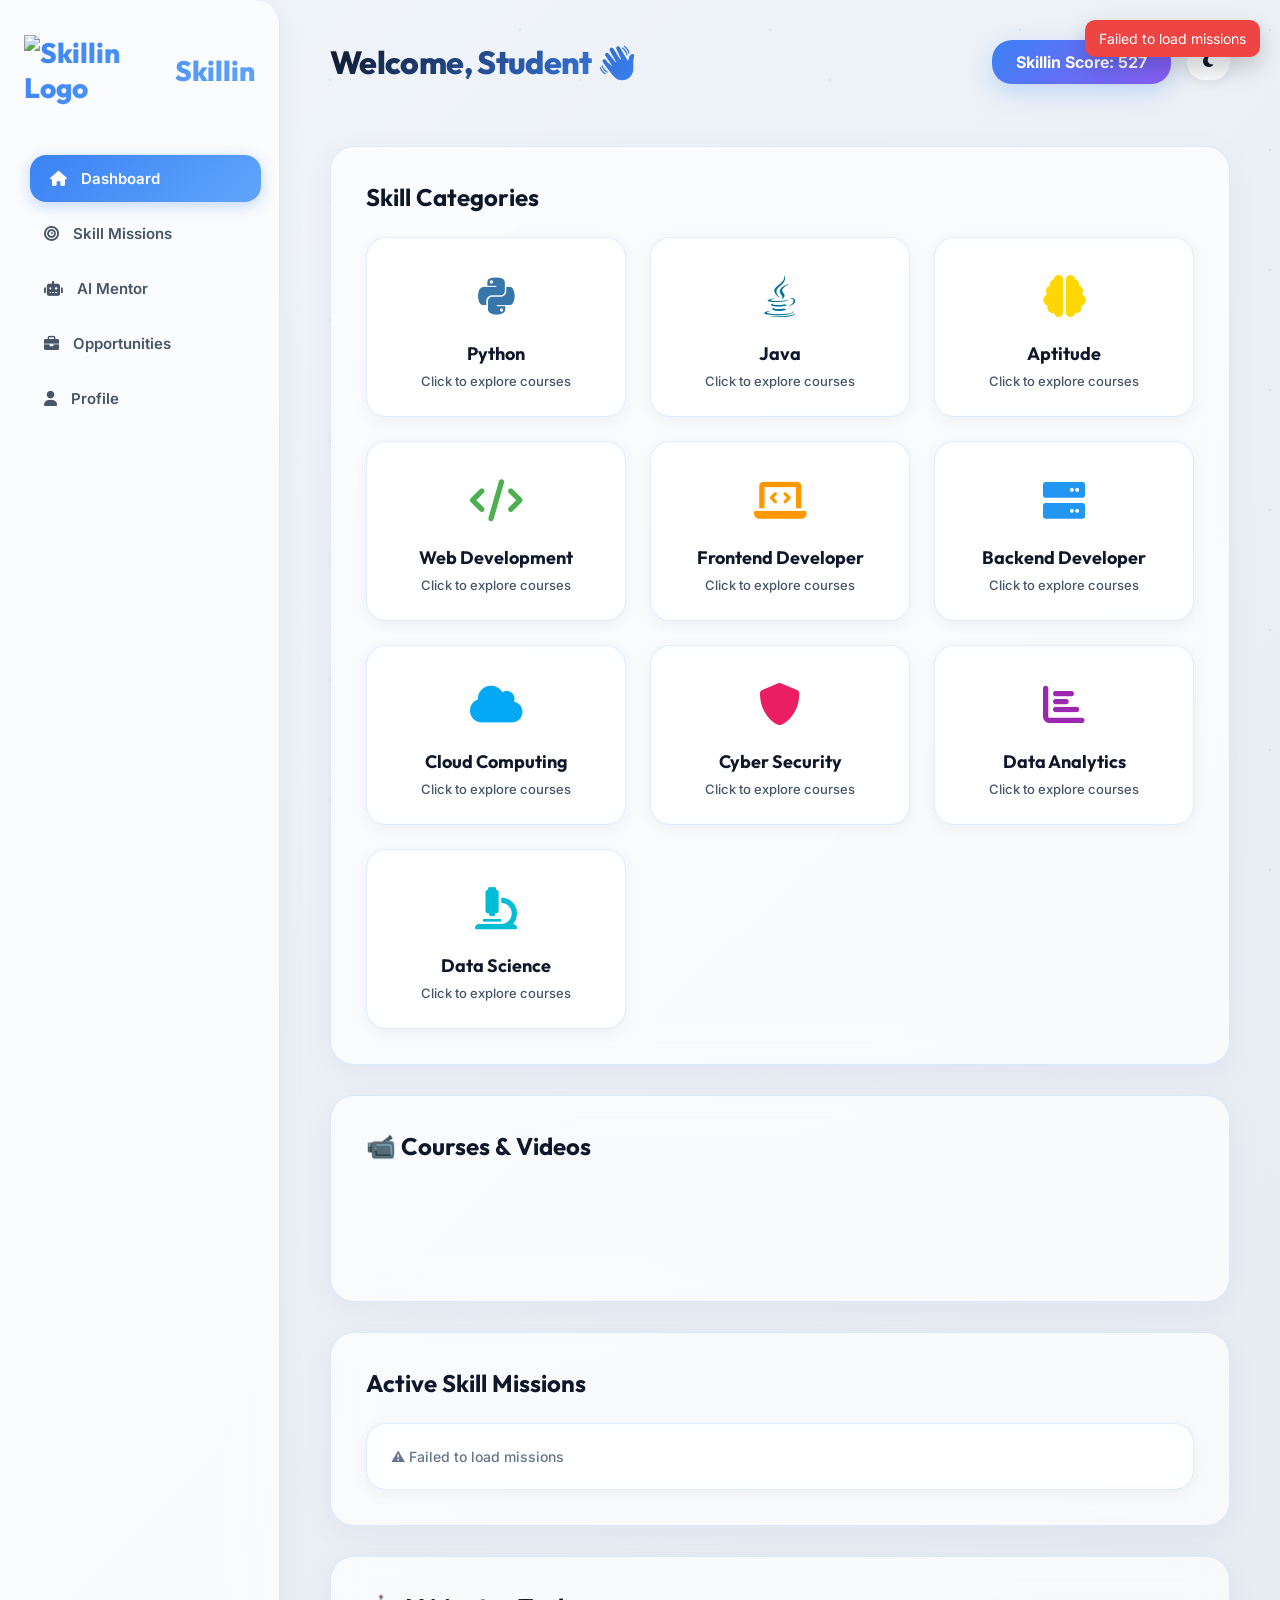
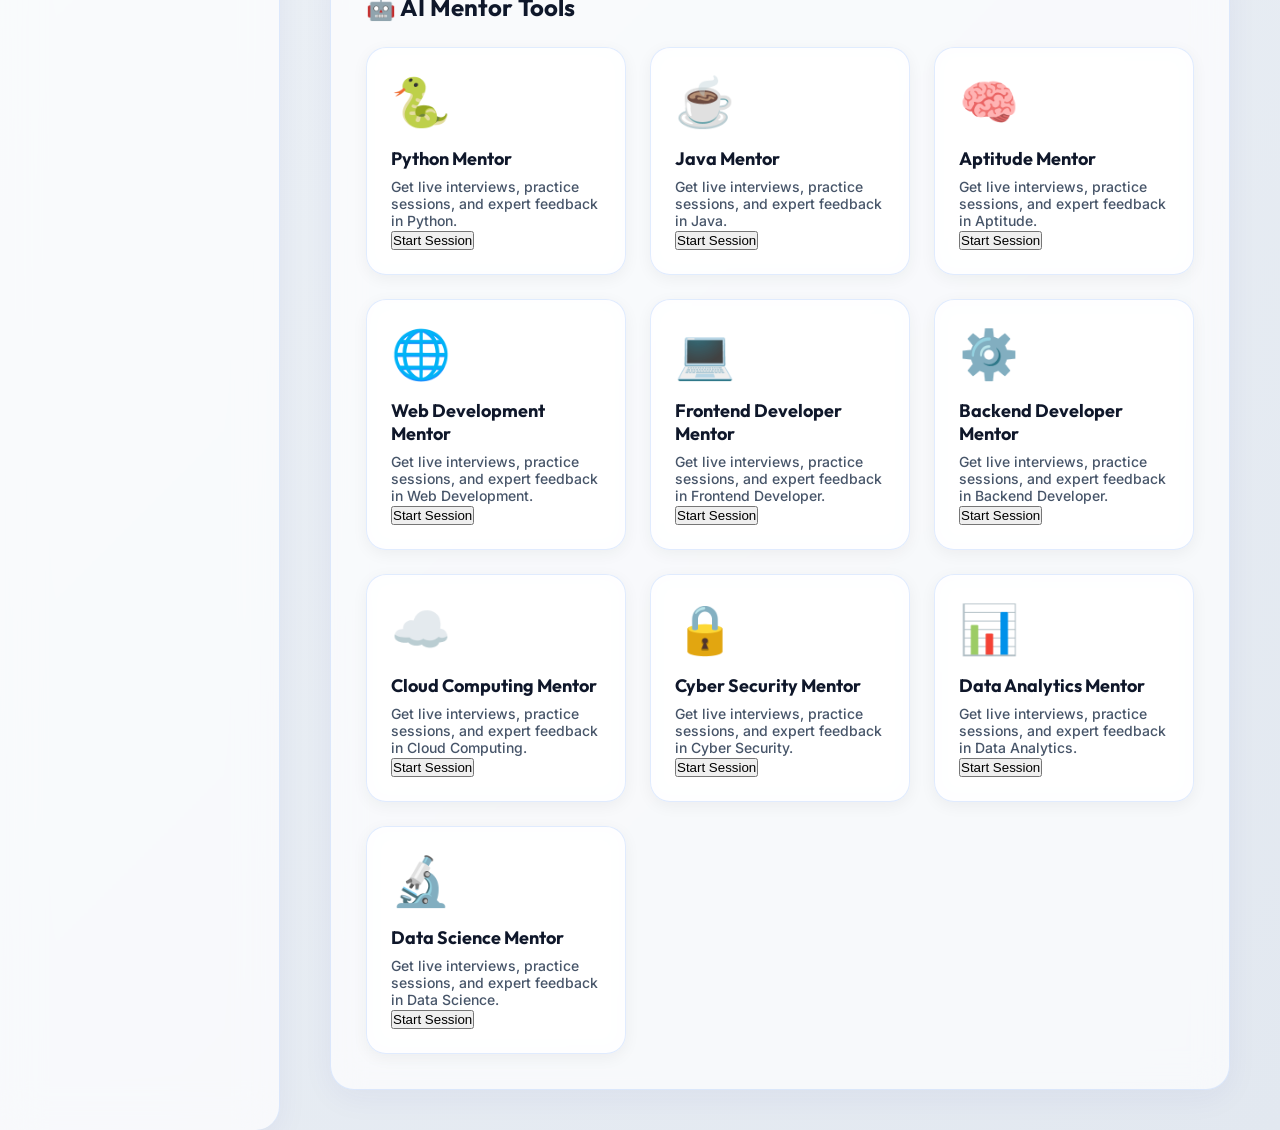
==== frontend/dashboard.html @ e6359823 "feat: track actual frontend files and helper scripts directly in root repo" ====
<!DOCTYPE html>
<html lang="en">
<head>
<meta charset="UTF-8">
<title>Skillin | Dashboard</title>
<meta name="viewport" content="width=device-width, initial-scale=1.0">
<link href="https://fonts.googleapis.com/css2?family=Inter:wght@400;500;600;700&display=swap" rel="stylesheet">
<link href="https://cdnjs.cloudflare.com/ajax/libs/font-awesome/6.0.0/css/all.min.css" rel="stylesheet">

<link rel="stylesheet" href="styles.css">
</head>

<body>
<!-- SIDEBAR -->
<div class="sidebar">
  <h2>
    <img src="https://cdn-icons-png.flaticon.com/512/5462/5462089.png" alt="Skillin Logo"/>
    Skillin
  </h2>
  <a class="active" onclick="showDashboard()"><i class="fas fa-home"></i> Dashboard</a>
  <a onclick="showMissions()"><i class="fas fa-bullseye"></i> Skill Missions</a>
  <a onclick="showAI()"><i class="fas fa-robot"></i> AI Mentor</a>
  <!-- ✅ WORKING LINK -->
  <a onclick="showOpportunities()"><i class="fas fa-briefcase"></i> Opportunities</a>
 <a onclick="showProfile()"><i class="fas fa-user"></i> Profile</a>

</div>

<!-- MAIN CONTENT -->
<div class="main">
  <div class="top-header">
    <h1 id="welcomeTitle">Welcome, Student 👋</h1>
    
  <div class="header-right" style="display:flex; align-items:center; gap:16px;">
    <div class="score-badge" id="score">Skillin Score: 0</div>
    <button class="theme-toggle-btn" onclick="toggleTheme()"><i class="fas fa-moon"></i></button>
  </div>

  </div>

  <div class="section">
    <h2>Skill Categories</h2>
    <div class="grid-cards" id="categories"></div>
  </div>

  <div class="section">
    <h2>📹 Courses & Videos</h2>
    <div class="grid-cards-large" id="courses"></div>
    <p id="courseStatus" style="text-align:center; color:#64748b; padding:40px;"></p>
  </div>

  <div class="section">
    <h2>Active Skill Missions</h2>
    <div id="missions"></div>
  </div>

  <div class="section">
    <h2>🤖 AI Mentor Tools</h2>
    <div class="grid-cards" id="aiTools"></div>
  </div>
</div>

<!-- INTERVIEW MODAL -->
<div class="modal-overlay" id="interviewModal">
  <div class="modal-content">
    <div style="display: flex; justify-content: space-between; align-items: center; margin-bottom: 20px;">
      <h2>🎤 Voice Interview</h2>
      <button class="btn btn-danger btn-close" onclick="closeInterview()" style="flex: 0; min-width: auto;">✕ Close</button>
    </div>
    
    <div id="interviewContent">
      <div style="text-align: center; padding: 40px 0;">
        <div style="font-size: 48px; margin-bottom: 20px;">🎤</div>
        <p style="color: #64748b; margin-bottom: 24px;">Ready to test your knowledge?</p>
        <div style="display: flex; gap: 12px; justify-content: center; flex-wrap: wrap;">
          <button class="btn btn-primary btn-listen" onclick="initializeInterview('beginner')" style="flex: 1; min-width: 140px; background: linear-gradient(135deg, #4CAF50, #45a049);">Beginner</button>
          <button class="btn btn-primary btn-listen" onclick="initializeInterview('intermediate')" style="flex: 1; min-width: 140px; background: linear-gradient(135deg, #FF9800, #e68900);">Intermediate</button>
          <button class="btn btn-primary btn-listen" onclick="initializeInterview('advanced')" style="flex: 1; min-width: 140px; background: linear-gradient(135deg, #f44336, #e53935);">Advanced</button>
        </div>
      </div>
    </div>
  </div>
</div>

<!-- SCRIPTS -->
<script src="ui.js"></script>
<script>
// ========== BACKEND API CONFIGURATION ==========
const API_ORIGIN = window.location.hostname
  ? `${window.location.protocol}//${window.location.hostname}:8000`
  : "http://127.0.0.1:8000";
const API_BASE = `${API_ORIGIN}/api`;
const INTERVIEW_API = `${API_BASE}/interview`;
function getAuthHeaders(extra = {}) {
  const token = localStorage.getItem("access_token");
  const headers = { ...extra };
  if (token) {
    headers["Authorization"] = `Bearer ${token}`;
  }
  return headers;
}

// ========== CATEGORIES DATA ==========
const categories = [
  {name:"Python", icon:"fab fa-python", color:"#3776AB"},
  {name:"Java", icon:"fab fa-java", color:"#007396"},
  {name:"Aptitude", icon:"fas fa-brain", color:"#FFD700"},
  {name:"Web Development", icon:"fas fa-code", color:"#4CAF50"},
  {name:"Frontend Developer", icon:"fas fa-laptop-code", color:"#FF9800"},
  {name:"Backend Developer", icon:"fas fa-server", color:"#2196F3"},
  {name:"Cloud Computing", icon:"fas fa-cloud", color:"#03A9F4"},
  {name:"Cyber Security", icon:"fas fa-shield-alt", color:"#E91E63"},
  {name:"Data Analytics", icon:"fas fa-chart-bar", color:"#9C27B0"},
  {name:"Data Science", icon:"fas fa-microscope", color:"#00BCD4"}
];


// Dark mode toggle
function toggleTheme() {
    const root = document.documentElement;
    const isDark = root.getAttribute('data-theme') === 'dark';
    root.setAttribute('data-theme', isDark ? 'light' : 'dark');
    localStorage.setItem('theme', isDark ? 'light' : 'dark');
}
// Init theme
if (localStorage.getItem('theme') === 'dark') {
    document.documentElement.setAttribute('data-theme', 'dark');
}

// ========== GLOBAL VARIABLES ==========
let currentInterviewId = null;
let currentQuestionId = null;
let interviewSkill = null;
let recognitionRef = null;
let synthRef = null;
let isListening = false;
let transcript = '';

// ========== LOAD CATEGORIES ==========
function loadCategories(){
  const box = document.getElementById("categories");
  box.innerHTML = "";
  categories.forEach(cat=>{
    box.innerHTML += `
      <div class="card" onclick="loadCourses('${cat.name.toLowerCase()}')" style="text-align: center; display: flex; flex-direction: column; align-items: center; justify-content: center; min-height: 180px;">
        <div class="category-icon-wrapper" style="font-size: 42px; margin-bottom: 16px; color: ${cat.color}; display: flex; align-items: center; justify-content: center; height: 60px; transition: transform 0.3s ease;">
          <i class="${cat.icon}"></i>
        </div>
        <h3 style="margin-bottom: 8px;">${cat.name}</h3>
        <p style="font-size: 13px; color: var(--text-secondary);">Click to explore courses</p>
      </div>
    `;
  });
}

// ========== LOAD COURSES & VIDEOS ==========
async function loadCourses(skill){
  const statusEl = document.getElementById("courseStatus");
  const coursesBox = document.getElementById("courses");
  
  try{
    statusEl.innerHTML = '<p>🔄 Loading videos...</p>';
    coursesBox.innerHTML = `
      <div class="card course-card" style="min-height:160px;opacity:.6;">Loading...</div>
      <div class="card course-card" style="min-height:160px;opacity:.6;">Loading...</div>
    `;
    const res = await fetch(`${API_BASE}/dashboard/courses/${skill}`);
    const data = await res.json();
    
    if(!data.success || !data.videos || data.videos.length === 0){
      statusEl.innerHTML = '<p style="color:#f44336;">⚠️ No videos found. Try another skill.</p>';
      coursesBox.innerHTML = "";
      return;
    }

    coursesBox.innerHTML = "";
    statusEl.innerHTML = '';
    
    data.videos.forEach(video => {
      coursesBox.innerHTML += `
        <div class="card course-card">
          <img class="course-thumbnail" src="${video.thumbnail}" alt="${video.title}">
          <div class="course-info">
            <h4>${video.title}</h4>
            <small>📺 ${video.channel}</small>
            <p>High-quality educational content</p>
            <div class="course-actions">
              <button onclick="window.open('${video.embed_url}', '_blank')">
                <i class="fas fa-play"></i> Watch
              </button>
              <button onclick="markDone(this)">
                <i class="fas fa-check"></i> Done
              </button>
            </div>
          </div>
        </div>
      `;
    });
  }catch(e){
    console.error('Error loading courses:', e);
    statusEl.innerHTML = '<p style="color:#f44336;">❌ Error loading videos. Please try again.</p>';
    coursesBox.innerHTML = "";
  }
}

// ========== MARK COURSE AS DONE ==========
function markDone(btn){
  btn.innerHTML = "<i class='fas fa-check-circle'></i> Completed";
  btn.style.background = "linear-gradient(135deg, #22c55e, #16a34a)";
  btn.style.boxShadow = "0 4px 12px rgba(34,197,94,0.3)";
}

// ========== LOAD MISSIONS ==========
async function loadMissions(){
  try {
    document.getElementById("missions").innerHTML = '<div class="card mission" style="justify-content:center;"><p style="color:#64748b;">Loading missions...</p></div>';
    const res = await fetch(`${API_BASE}/dashboard/missions`);
    const data = await res.json();
    const box = document.getElementById("missions");
    box.innerHTML = "";
    
    if(!data.missions || data.missions.length === 0){
      box.innerHTML = '<div class="card mission" style="justify-content:center;"><p style="color:#64748b;">📌 No active missions yet</p></div>';
      return;
    }

    data.missions.forEach(m=>{
      box.innerHTML += `
        <div class="card mission">
          <div>
            <b>🎯 ${m.title}</b><br><span style="color:#64748b; font-size:13px;">Difficulty: <strong>${m.difficulty}</strong></span>
          </div>
          <button onclick="alert('Starting mission: ${m.title}')">Start</button>
        </div>
      `;
    });
  } catch(e) {
    console.error('Error loading missions:', e);
    document.getElementById("missions").innerHTML = 
      '<div class="card mission" style="justify-content:center;"><p style="color:#64748b;">⚠️ Failed to load missions</p></div>';
    showToast("Failed to load missions", "error");
  }
}

// ========== LOAD AI TOOLS ==========
function loadAiTools(){
  const box = document.getElementById("aiTools");
  box.innerHTML = "";
  
  const mentorIcons = {
    "Python": "🐍",
    "Java": "☕",
    "Aptitude": "🧠",
    "Web Development": "🌐",
    "Frontend Developer": "💻",
    "Backend Developer": "⚙️",
    "Cloud Computing": "☁️",
    "Cyber Security": "🔒",
    "Data Analytics": "📊",
    "Data Science": "🔬"
  };

  categories.forEach(cat=>{
    box.innerHTML += `
      <div class="card ai-card" onclick="startInterviewModal('${cat.name}')">
        <div class="ai-icon">${mentorIcons[cat.name] || "🤖"}</div>
        <h3>${cat.name} Mentor</h3>
        <p>Get live interviews, practice sessions, and expert feedback in ${cat.name}.</p>
        <button>Start Session</button>
      </div>
    `;
  });
}

// ========== INTERVIEW SYSTEM - MODAL ==========
function startInterviewModal(skill) {
  interviewSkill = skill;
  document.getElementById('interviewModal').classList.add('active');
}

function closeInterview() {
  document.getElementById('interviewModal').classList.remove('active');
  currentInterviewId = null;
  currentQuestionId = null;
  transcript = '';
  isListening = false;
}

// ========== INTERVIEW SYSTEM - INITIALIZATION ==========
async function initializeInterview(difficulty) {
  try {
    const response = await fetch(`${INTERVIEW_API}/start`, {
      method: 'POST',
      headers: getAuthHeaders({ 'Content-Type': 'application/json' }),
      body: JSON.stringify({
        skill_name: interviewSkill || 'Web Development',
        difficulty: difficulty,
        total_questions: 5
      })
    });
    const data = await response.json();
    
    if(data.success) {
      currentInterviewId = data.interview_id;
      initializeSpeechRecognition();
      await fetchNextQuestion();
    }
  } catch(e) {
    console.error('Error starting interview:', e);
    alert('Failed to start interview');
  }
}

// ========== SPEECH RECOGNITION SETUP ==========
function initializeSpeechRecognition() {
  const SpeechRecognition = window.SpeechRecognition || window.webkitSpeechRecognition;
  
  if(!SpeechRecognition) {
    alert('Speech recognition not supported in your browser');
    return;
  }

  const recognition = new SpeechRecognition();
  recognition.continuous = true;
  recognition.interimResults = true;
  recognition.lang = 'en-US';

  recognition.onstart = () => {
    isListening = true;
    updateListenButton();
  };

  recognition.onresult = (event) => {
    let interimTranscript = '';
    for (let i = event.resultIndex; i < event.results.length; i++) {
      const t = event.results[i][0].transcript;
      if (event.results[i].isFinal) {
        transcript += t;
      } else {
        interimTranscript += t;
      }
    }
    
    const transcriptBox = document.querySelector('.transcript-box');
    if(transcriptBox) {
      transcriptBox.textContent = transcript + interimTranscript;
    }
  };

  recognition.onerror = (event) => {
    console.error('Speech recognition error:', event.error);
  };

  recognition.onend = () => {
    isListening = false;
    updateListenButton();
  };

  recognitionRef = recognition;
}

// ========== SPEECH SYNTHESIS (TEXT-TO-SPEECH) ==========
function speakQuestion(text) {
  if(!synthRef) {
    synthRef = window.speechSynthesis;
  }

  synthRef.cancel();
  const utterance = new SpeechSynthesisUtterance(text);
  utterance.rate = 1;
  utterance.pitch = 1;
  utterance.volume = 1;

  synthRef.speak(utterance);
}

// ========== FETCH NEXT QUESTION ==========
async function fetchNextQuestion() {
  try {
    const response = await fetch(`${INTERVIEW_API}/question/${currentInterviewId}`, {
      headers: getAuthHeaders()
    });
    const data = await response.json();

    if(!data.success) {
      document.getElementById('interviewContent').innerHTML = `
        <div style="text-align: center; padding: 40px;">
          <p style="color: #64748b; margin-bottom: 24px;">All questions completed!</p>
          <button class="btn-next" onclick="endInterview()">
            <i class="fas fa-check"></i> Get Summary
          </button>
        </div>
      `;
      return;
    }

    currentQuestionId = data.question_id;
    transcript = '';
    
    document.getElementById('interviewContent').innerHTML = `
      <div class="question-display">
        <div class="q-number">Question ${data.question_number}/${data.total_questions}</div>
        <div class="q-text">${data.question}</div>
      </div>
      
      <p style="color: #64748b; font-size: 14px; margin: 16px 0;">Click "Listen" and speak your answer:</p>
      
      <div class="transcript-box" id="transcriptBox">
        Click button and start speaking...
      </div>

      <div class="interview-controls">
        <button class="btn btn-primary btn-listen" id="listenBtn" onclick="toggleListening()">
          <i class="fas fa-microphone"></i> Start Listening
        </button>
        <button class="btn btn-success btn-submit" id="submitBtn" onclick="submitAnswer()" disabled>
          <i class="fas fa-paper-plane"></i> Submit Answer
        </button>
      </div>
    `;

    // Speak the question after a short delay
    setTimeout(() => speakQuestion(data.question), 800);
  } catch(e) {
    console.error('Error fetching question:', e);
    alert('Error loading question');
  }
}
// ========== TOGGLE LISTENING ==========
function toggleListening() {
  const btn = document.getElementById('listenBtn');
  const submitBtn = document.getElementById('submitBtn');
  
  if(!isListening) {
    recognitionRef.start();
  } else {
    recognitionRef.stop();
  }
}

function updateListenButton() {
  const btn = document.getElementById('listenBtn');
  const submitBtn = document.getElementById('submitBtn');
  
  if(!btn) return;
  
  if(isListening) {
    btn.classList.add('listening');
    btn.innerHTML = '<span class="status-indicator listening"></span><i class="fas fa-stop"></i> Stop';
    submitBtn.disabled = false;
  } else {
    btn.classList.remove('listening');
    btn.innerHTML = '<i class="fas fa-microphone"></i> Start Listening';
  }
}

// ========== SUBMIT ANSWER WITH AI FEEDBACK ==========
async function submitAnswer() {
  if (!transcript.trim()) {
    alert('Please say something before submitting!');
    return;
  }

  try {
    // 1️⃣ Send user's answer to backend
    const response = await fetch(
      `${INTERVIEW_API}/answer/${currentInterviewId}/${currentQuestionId}`,
      {
        method: 'POST',
        headers: getAuthHeaders({ 'Content-Type': 'application/json' }),
        body: JSON.stringify({ answer: transcript })
      }
    );
    const data = await response.json();

    // 3️⃣ Display user answer + backend feedback + AI Mentor feedback
    document.getElementById('interviewContent').innerHTML = `
      <div class="question-display">
        <div class="q-text">Your Answer:</div>
        <p style="color: #1e293b; margin-top: 12px;">"${transcript}"</p>
      </div>

      <div class="feedback-display">
        <div class="score-badge">${data.score}/100</div>
        <div class="feedback-text">${data.feedback}</div>
      </div>

      <p style="color: #64748b; font-size: 14px; margin: 16px 0;">
        <strong>Average Score: ${data.average_score.toFixed(1)}%</strong>
      </p>

      <div class="interview-controls">
        ${
          data.is_last_question
            ? `<button class="btn-next" onclick="endInterview()" style="flex: 1;">
                 <i class="fas fa-check"></i> Finish & Get Summary
               </button>`
            : `<p style="color: #64748b; text-align: center; flex: 1; padding: 12px;">
                 Loading next question in 3 seconds...
               </p>`
        }
      </div>
    `;

    // 4️⃣ Speak backend feedback aloud
    speakQuestion(`Score ${Math.round(data.score)} out of 100. Feedback: ${data.feedback}`);

    // 5️⃣ Auto-load next question if not last
    if (!data.is_last_question) {
      setTimeout(() => fetchNextQuestion(), 3000);
    }

  } catch (e) {
    console.error('Error submitting answer:', e);
    alert('Error submitting answer');
  }
}

   

// ========== END INTERVIEW & GET SUMMARY ==========
async function endInterview() {
  try {
    const response = await fetch(
      `${INTERVIEW_API}/end/${currentInterviewId}`,
      { method: 'POST', headers: getAuthHeaders() }
    );
    const data = await response.json();

    document.getElementById('interviewContent').innerHTML = `
      <div style="text-align: center; padding: 20px 0;">
        <h2 style="font-size: 28px; color: #4CAF50; margin-bottom: 20px;">🎉 Interview Complete!</h2>
        <p style="font-size: 18px; color: #64748b; margin-bottom: 24px;">
          Average Score: <strong style="color: #4CAF50; font-size: 32px;">${data.average_score.toFixed(1)}%</strong>
        </p>
      </div>

      <div style="background: #f0f9ff; padding: 20px; border-radius: 12px; border-left: 4px solid #3b82f6; margin: 20px 0;">
        <h3 style="color: #1e293b; margin-bottom: 12px;">📊 Summary & Recommendations:</h3>
        <pre style="color: #1e293b; white-space: pre-wrap; font-size: 13px; line-height: 1.6;">${data.summary}</pre>
      </div>

      <div class="interview-controls">
        <button class="btn-next" onclick="closeInterview()" style="flex: 1;">
          <i class="fas fa-arrow-left"></i> Back to Dashboard
        </button>
      </div>
    `;

    speakQuestion(`Interview complete with a score of ${Math.round(data.average_score)}`);
  } catch(e) {
    console.error('Error ending interview:', e);
    alert('Error completing interview');
  }
}

// ========== NAVIGATION FUNCTIONS ==========
// ========== FIXED NAVIGATION FUNCTIONS ==========
function showDashboard() {
  window.scrollTo(0, 0);           // Go to top
}

function showMissions() {
  document.querySelector('.section:nth-of-type(3)').scrollIntoView({ behavior: 'smooth' });
}

function showAI() {
  startInterviewModal('Web Development');
}

function showOpportunities() {
  window.location.href = 'opportunities.html';
}

function showProfile() {
  alert('Profile coming soon!');
}


// ========== INITIALIZE PAGE ==========
function init(){
  const username = localStorage.getItem("username");
  if (username) {
    document.getElementById("welcomeTitle").textContent = `Welcome, ${username} 👋`;
  }
  loadCategories();
  loadMissions();
  loadAiTools();
  
  
  // Smooth score animation
  let score = 0;
  const scoreEl = document.getElementById('score');
  const targetScore = 856;
  const increment = targetScore / 120;
  const timer = setInterval(() => {
    score += increment;
    if (score >= targetScore) {
      score = targetScore;
      clearInterval(timer);
    }
    scoreEl.textContent = `Skillin Score: ${Math.floor(score)}`;
  }, 25);
}

function showToast(message, type = "info") {
  if (window.UI) {
    window.UI.toast(message, type);
    return;
  }
}

// Start initialization
init();
</script>

</body>
</html>
---- frontend/styles.css ----
/* ==============================================================================
   Skillin Premium Theme - Glassmorphism & Dynamic Dark Mode
============================================================================== */

@import url('https://fonts.googleapis.com/css2?family=Outfit:wght@300;400;500;600;700;800&family=Inter:wght@400;500;600;700&display=swap');

:root {
  /* Core Variables */
  --font-heading: 'Outfit', sans-serif;
  --font-body: 'Inter', sans-serif;

  /* Accent Colors - Light */
  --accent-primary: #3b82f6;     /* Blue */
  --accent-secondary: #60a5fa;
  --accent-tertiary: #1e40af;
  --accent-success: #10b981;
  --accent-warning: #f59e0b;
  --accent-danger: #ef4444;
  --accent-purple: #8b5cf6;

  /* Color Palette - Light Theme */
  --bg-gradient: linear-gradient(135deg, #f1f5f9 0%, #e2e8f0 25%, #f8fafc 50%, #f0f9ff 75%, #f0fdf4 100%);
  --text-primary: #0f172a;
  --text-secondary: #475569;
  --text-tertiary: #64748b;
  
  /* Glassmorphism - Light */
  --glass-bg: rgba(255, 255, 255, 0.7);
  --glass-bg-hover: rgba(255, 255, 255, 0.9);
  --glass-border: rgba(255, 255, 255, 0.5);
  --glass-shadow: 0 8px 32px 0 rgba(31, 38, 135, 0.05);
  --card-border: rgba(59, 130, 246, 0.15);
  
  --particle-opacity: 0.15;
}

[data-theme="dark"] {
  /* Color Palette - Dark Theme */
  --bg-gradient: linear-gradient(135deg, #0f172a 0%, #1e293b 25%, #020617 50%, #172554 75%, #064e3b 100%);
  --text-primary: #f8fafc;
  --text-secondary: #cbd5e1;
  --text-tertiary: #94a3b8;

  /* Glassmorphism - Dark */
  --glass-bg: rgba(15, 23, 42, 0.6);
  --glass-bg-hover: rgba(30, 41, 59, 0.8);
  --glass-border: rgba(255, 255, 255, 0.08);
  --glass-shadow: 0 8px 32px 0 rgba(0, 0, 0, 0.4);
  --card-border: rgba(96, 165, 250, 0.15);

  --particle-opacity: 0.05;
}

* {
  margin: 0;
  padding: 0;
  box-sizing: border-box;
}

body {
  font-family: var(--font-body);
  background: var(--bg-gradient);
  background-size: 400% 400%;
  animation: gradientShift 20s ease infinite;
  color: var(--text-primary);
  display: flex;
  min-height: 100vh;
  position: relative;
  overflow-x: hidden;
  transition: background 0.5s ease, color 0.5s ease;
}

h1, h2, h3, h4, h5, h6 {
  font-family: var(--font-heading);
}

/* Background Animations */
@keyframes gradientShift {
  0% { background-position: 0% 50%; }
  50% { background-position: 100% 50%; }
  100% { background-position: 0% 50%; }
}

body::before {
  content: '';
  position: fixed;
  top: 0;
  left: 0;
  width: 100%;
  height: 100%;
  background-image: 
    radial-gradient(2px 2px at 20px 30px, rgba(59,130,246,var(--particle-opacity)), transparent),
    radial-gradient(2px 2px at 80px 80px, rgba(16,185,129,var(--particle-opacity)), transparent),
    radial-gradient(1px 1px at 120px 40px, rgba(245,158,11,var(--particle-opacity)), transparent);
  background-repeat: repeat;
  background-size: 250px 120px;
  animation: float 22s linear infinite;
  z-index: -1;
  pointer-events: none;
}

@keyframes float {
  0% { transform: translateY(0px) rotate(0deg); }
  100% { transform: translateY(-30px) rotate(120deg); }
}

/* Base Glass Container */
.glass-panel {
  background: var(--glass-bg);
  backdrop-filter: blur(16px);
  -webkit-backdrop-filter: blur(16px);
  border: 1px solid var(--glass-border);
  box-shadow: var(--glass-shadow);
  border-radius: 24px;
}

/* Top Navbar / Header globally */
.top-header {
  display: flex;
  justify-content: space-between;
  align-items: center;
  margin-bottom: 2rem;
  width: 100%;
  flex-wrap: wrap;
  gap: 1rem;
}

/* Theme Toggle Button */
.theme-toggle-btn {
  background: var(--glass-bg);
  border: 1px solid var(--glass-border);
  backdrop-filter: blur(10px);
  padding: 10px 14px;
  border-radius: 50px;
  cursor: pointer;
  display: flex;
  align-items: center;
  gap: 8px;
  font-family: var(--font-body);
  font-weight: 500;
  color: var(--text-primary);
  transition: all 0.3s ease;
  box-shadow: 0 4px 12px rgba(0,0,0,0.05);
}
.theme-toggle-btn:hover {
  transform: translateY(-2px);
  background: var(--glass-bg-hover);
  box-shadow: 0 6px 16px rgba(0,0,0,0.1);
}

/* Sidebar */
.sidebar {
  width: 280px;
  background: var(--glass-bg);
  backdrop-filter: blur(20px);
  -webkit-backdrop-filter: blur(20px);
  border-right: 1px solid var(--card-border);
  padding: 35px 24px;
  flex-shrink: 0;
  border-radius: 0 24px 24px 0;
  display: flex;
  flex-direction: column;
  position: relative;
  z-index: 10;
  box-shadow: var(--glass-shadow);
  transition: background 0.3s ease, border-color 0.3s ease;
}

.sidebar h2 {
  font-size: 28px;
  margin-bottom: 50px;
  display: flex;
  align-items: center;
  gap: 12px;
  background: linear-gradient(135deg, var(--accent-primary), var(--accent-secondary));
  -webkit-background-clip: text;
  -webkit-text-fill-color: transparent;
  background-clip: text;
  font-weight: 800;
}

.sidebar a {
  display: flex;
  align-items: center;
  gap: 14px;
  color: var(--text-secondary);
  text-decoration: none;
  padding: 14px 20px;
  border-radius: 16px;
  margin-bottom: 8px;
  font-weight: 600;
  font-size: 15px;
  transition: all 0.3s cubic-bezier(0.4, 0, 0.2, 1);
  position: relative;
  cursor: pointer;
  overflow: hidden;
}

.sidebar a:hover, .sidebar a.active {
  background: linear-gradient(135deg, var(--accent-primary), var(--accent-secondary));
  color: #ffffff;
  transform: translateX(6px);
  box-shadow: 0 4px 15px rgba(59,130,246,0.3);
}

/* Main Content Area */
.main {
  flex: 1;
  padding: 40px 50px;
  min-width: 320px;
  display: flex;
  flex-direction: column;
  gap: 30px;
  max-width: 1400px;
  margin: 0 auto;
}

.top-header h1 {
  font-size: 32px; /* Normalized size */
  font-weight: 800;
  background: linear-gradient(135deg, var(--text-primary), var(--accent-primary));
  -webkit-background-clip: text;
  -webkit-text-fill-color: transparent;
  background-clip: text;
  letter-spacing: -0.02em;
}

.score-badge {
  background: linear-gradient(135deg, var(--accent-primary), var(--accent-purple));
  color: #ffffff;
  padding: 12px 24px;
  border-radius: 20px;
  font-size: 16px;
  font-weight: 700;
  box-shadow: 0 8px 25px rgba(59,130,246,0.25);
  display: inline-flex;
  align-items: center;
  gap: 8px;
}

/* Section Containers */
.section {
  background: var(--glass-bg);
  backdrop-filter: blur(16px);
  -webkit-backdrop-filter: blur(16px);
  border-radius: 24px;
  padding: 35px;
  border: 1px solid var(--card-border);
  box-shadow: var(--glass-shadow);
  transition: transform 0.4s ease, box-shadow 0.4s ease, background 0.3s ease;
}
.section:hover {
  transform: translateY(-4px);
  box-shadow: 0 20px 40px rgba(0,0,0,0.1);
  background: var(--glass-bg-hover);
}

.section h2 {
  font-size: 24px;
  margin-bottom: 25px;
  color: var(--text-primary);
  font-weight: 700;
  position: relative;
}

/* Reusable Grid layouts */
.grid-cards {
  display: grid;
  grid-template-columns: repeat(auto-fit, minmax(220px, 1fr));
  gap: 24px;
}

.grid-cards-large {
  display: grid;
  grid-template-columns: repeat(auto-fit, minmax(320px, 1fr));
  gap: 24px;
}

/* Card Styles */
.card {
  background: var(--glass-bg);
  backdrop-filter: blur(12px);
  -webkit-backdrop-filter: blur(12px);
  padding: 24px;
  border-radius: 20px;
  border: 1px solid var(--card-border);
  box-shadow: 0 4px 16px rgba(0,0,0,0.05);
  transition: all 0.4s cubic-bezier(0.4, 0, 0.2, 1);
  cursor: pointer;
  position: relative;
  overflow: hidden;
}

.card:hover {
  transform: translateY(-8px);
  box-shadow: 0 15px 30px rgba(0,0,0,0.1);
  border-color: var(--accent-primary);
  background: var(--glass-bg-hover);
}

.card h3 {
  font-size: 18px;
  color: var(--text-primary);
  margin-bottom: 8px;
  font-weight: 700;
}

.card p, .card small {
  color: var(--text-secondary);
  font-size: 14px;
  font-weight: 500;
}

.card img.icon {
  width: 64px;
  height: 64px;
  margin-bottom: 16px;
  transition: transform 0.3s ease;
}
.card:hover img.icon, .card:hover .ai-icon {
  transform: scale(1.1) rotate(5deg);
}

.ai-icon {
  font-size: 48px;
  margin-bottom: 16px;
  display: inline-block;
  transition: transform 0.3s ease;
}

/* Buttons */
.btn {
  padding: 12px 24px;
  border-radius: 12px;
  border: none;
  font-weight: 600;
  font-family: var(--font-body);
  font-size: 14px;
  cursor: pointer;
  transition: all 0.3s ease;
  display: inline-flex;
  align-items: center;
  justify-content: center;
  gap: 8px;
}

.btn-primary {
  background: linear-gradient(135deg, var(--accent-primary), var(--accent-secondary));
  color: #fff;
  box-shadow: 0 4px 15px rgba(59,130,246,0.3);
}
.btn-primary:hover {
  transform: translateY(-2px);
  box-shadow: 0 8px 20px rgba(59,130,246,0.5);
}

.btn-success {
  background: linear-gradient(135deg, var(--accent-success), #34d399);
  color: #fff;
  box-shadow: 0 4px 15px rgba(16,185,129,0.3);
}

/* Forms & Inputs */
.input-group {
  display: flex;
  flex-direction: column;
  gap: 8px;
  margin-bottom: 20px;
}
.input-group label {
  font-size: 14px;
  font-weight: 600;
  color: var(--text-primary);
}
.input-control {
  background: var(--glass-bg);
  border: 1px solid var(--card-border);
  padding: 14px 16px;
  border-radius: 12px;
  color: var(--text-primary);
  font-family: var(--font-body);
  font-size: 15px;
  transition: all 0.3s ease;
}
.input-control:focus {
  outline: none;
  border-color: var(--accent-primary);
  box-shadow: 0 0 0 3px rgba(59,130,246,0.15);
}

/* Modal Styling */
.modal-overlay {
  position: fixed;
  top: 0; left: 0; width: 100%; height: 100%;
  background: rgba(0,0,0,0.5);
  backdrop-filter: blur(8px);
  z-index: 1000;
  display: none;
  align-items: center;
  justify-content: center;
  opacity: 0;
  transition: opacity 0.3s ease;
}
.modal-overlay.active {
  display: flex;
  opacity: 1;
}

.modal-content {
  background: var(--glass-bg);
  border: 1px solid var(--card-border);
  border-radius: 24px;
  padding: 35px;
  width: 90%;
  max-width: 700px;
  max-height: 90vh;
  overflow-y: auto;
  box-shadow: 0 25px 60px rgba(0,0,0,0.2);
  transform: translateY(20px);
  transition: transform 0.3s ease;
}
.modal-overlay.active .modal-content {
  transform: translateY(0);
}

/* Responsive */
@media (max-width: 768px) {
  body { flex-direction: column; }
  .sidebar { width: 100%; border-radius: 0; padding: 20px; flex-direction: row; overflow-x: auto;}
  .sidebar h2 { margin-bottom: 0; margin-right: 20px;}
  .main { padding: 20px; }
  .top-header { flex-direction: column; align-items: flex-start; }
}

/* Course Card Styling */
.course-card {
  display: flex;
  flex-direction: column;
  padding: 0 !important;
  overflow: hidden;
  height: 100%;
}

.course-thumbnail {
  width: 100%;
  height: 180px;
  object-fit: cover;
  border-bottom: 1px solid var(--card-border);
  transition: transform 0.3s ease;
}

.course-card:hover .course-thumbnail {
  transform: scale(1.05);
}

.course-info {
  padding: 20px;
  display: flex;
  flex-direction: column;
  flex-grow: 1;
  gap: 8px;
}

.course-info h4 {
  font-size: 16px;
  font-weight: 700;
  line-height: 1.4;
  color: var(--text-primary);
  display: -webkit-box;
  -webkit-line-clamp: 2;
  -webkit-box-orient: vertical;
  overflow: hidden;
  height: 44px;
  margin-bottom: 4px;
}

.course-info small {
  color: var(--accent-primary);
  font-weight: 600;
  font-size: 13px;
}

.course-info p {
  font-size: 13px;
  color: var(--text-secondary);
  margin-bottom: 12px;
}

.course-actions {
  display: flex;
  gap: 10px;
  margin-top: auto;
}

.course-actions button {
  flex: 1;
  padding: 10px 14px;
  border-radius: 10px;
  border: none;
  font-size: 13px;
  font-weight: 600;
  cursor: pointer;
  display: flex;
  align-items: center;
  justify-content: center;
  gap: 6px;
  transition: all 0.3s ease;
}

.course-actions button:first-child {
  background: linear-gradient(135deg, var(--accent-primary), var(--accent-secondary));
  color: white;
  box-shadow: 0 4px 12px rgba(59, 130, 246, 0.2);
}

.course-actions button:first-child:hover {
  opacity: 0.95;
  transform: translateY(-1px);
  box-shadow: 0 6px 16px rgba(59, 130, 246, 0.3);
}

.course-actions button:last-child {
  background: var(--glass-bg);
  border: 1px solid var(--card-border);
  color: var(--text-primary);
}

.course-actions button:last-child:hover {
  background: var(--glass-bg-hover);
  transform: translateY(-1px);
}

.card:hover .category-icon-wrapper {
  transform: scale(1.15) translateY(-4px);
}
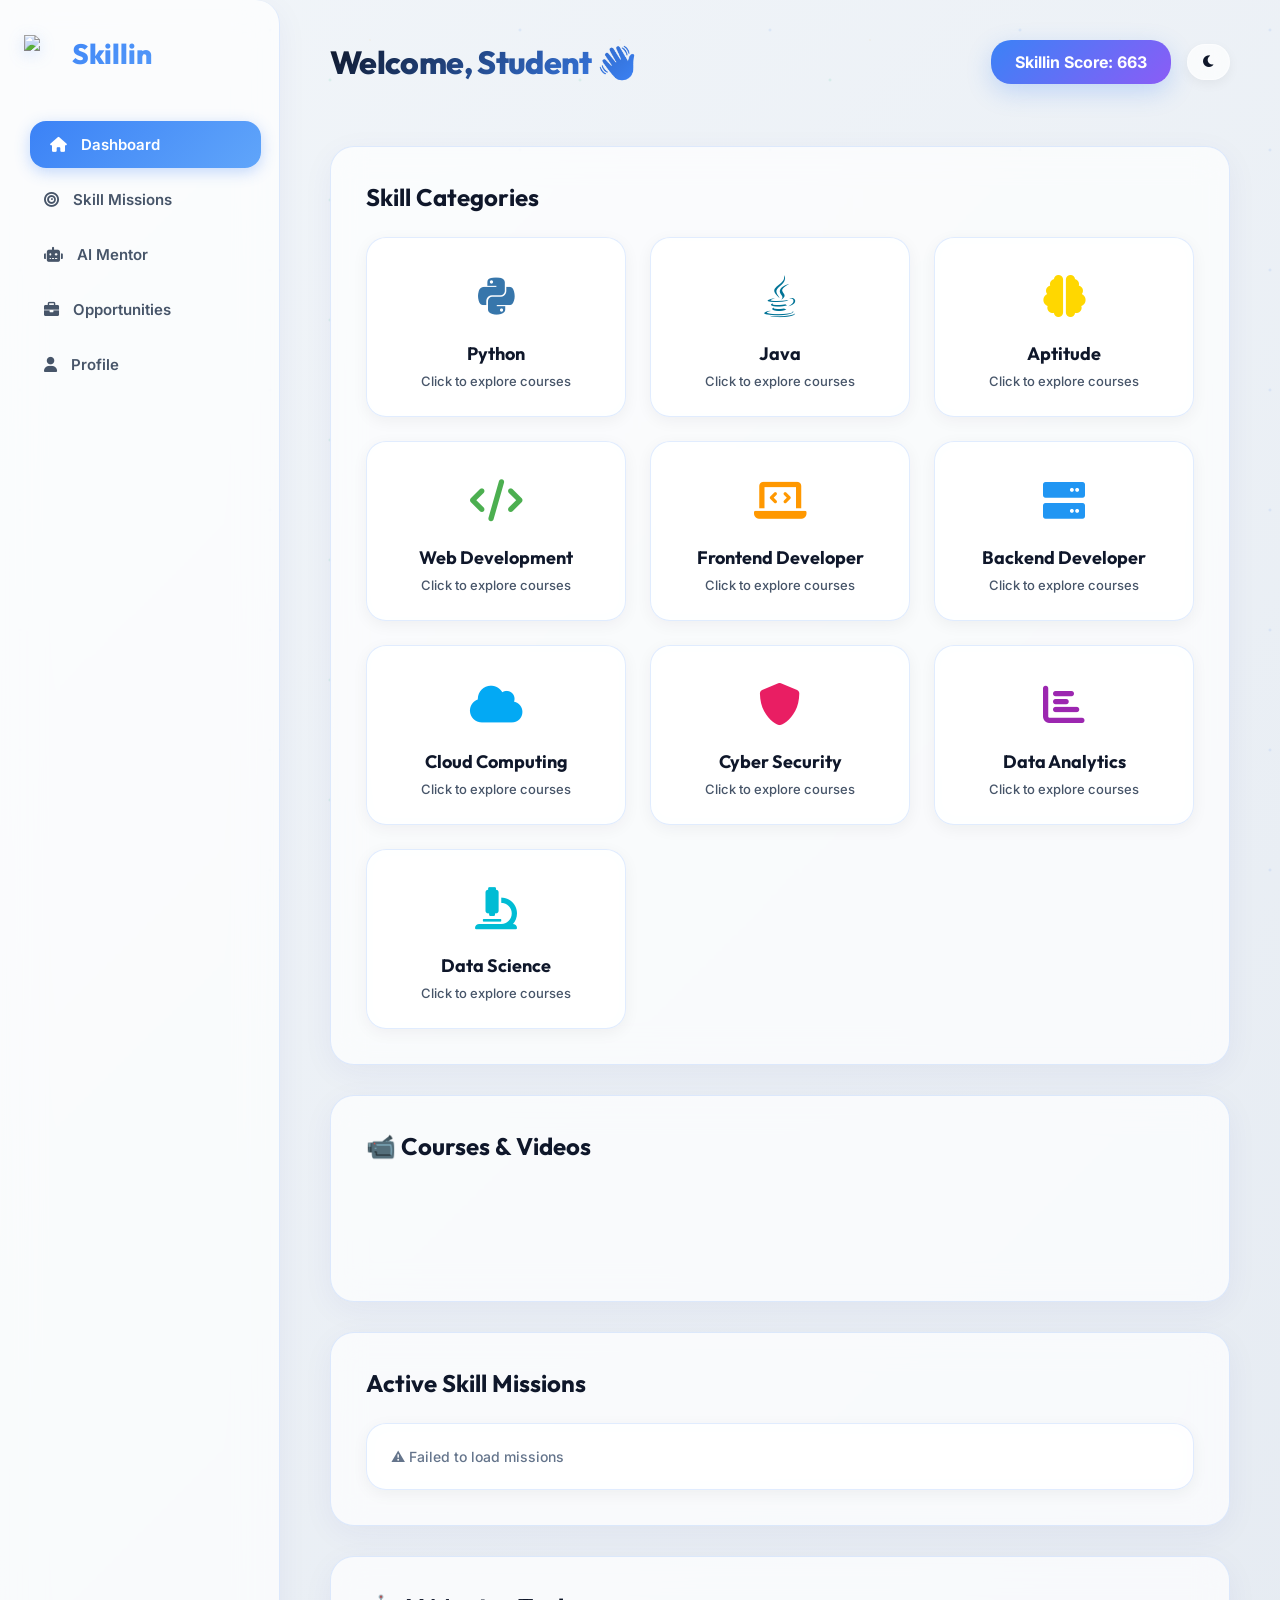
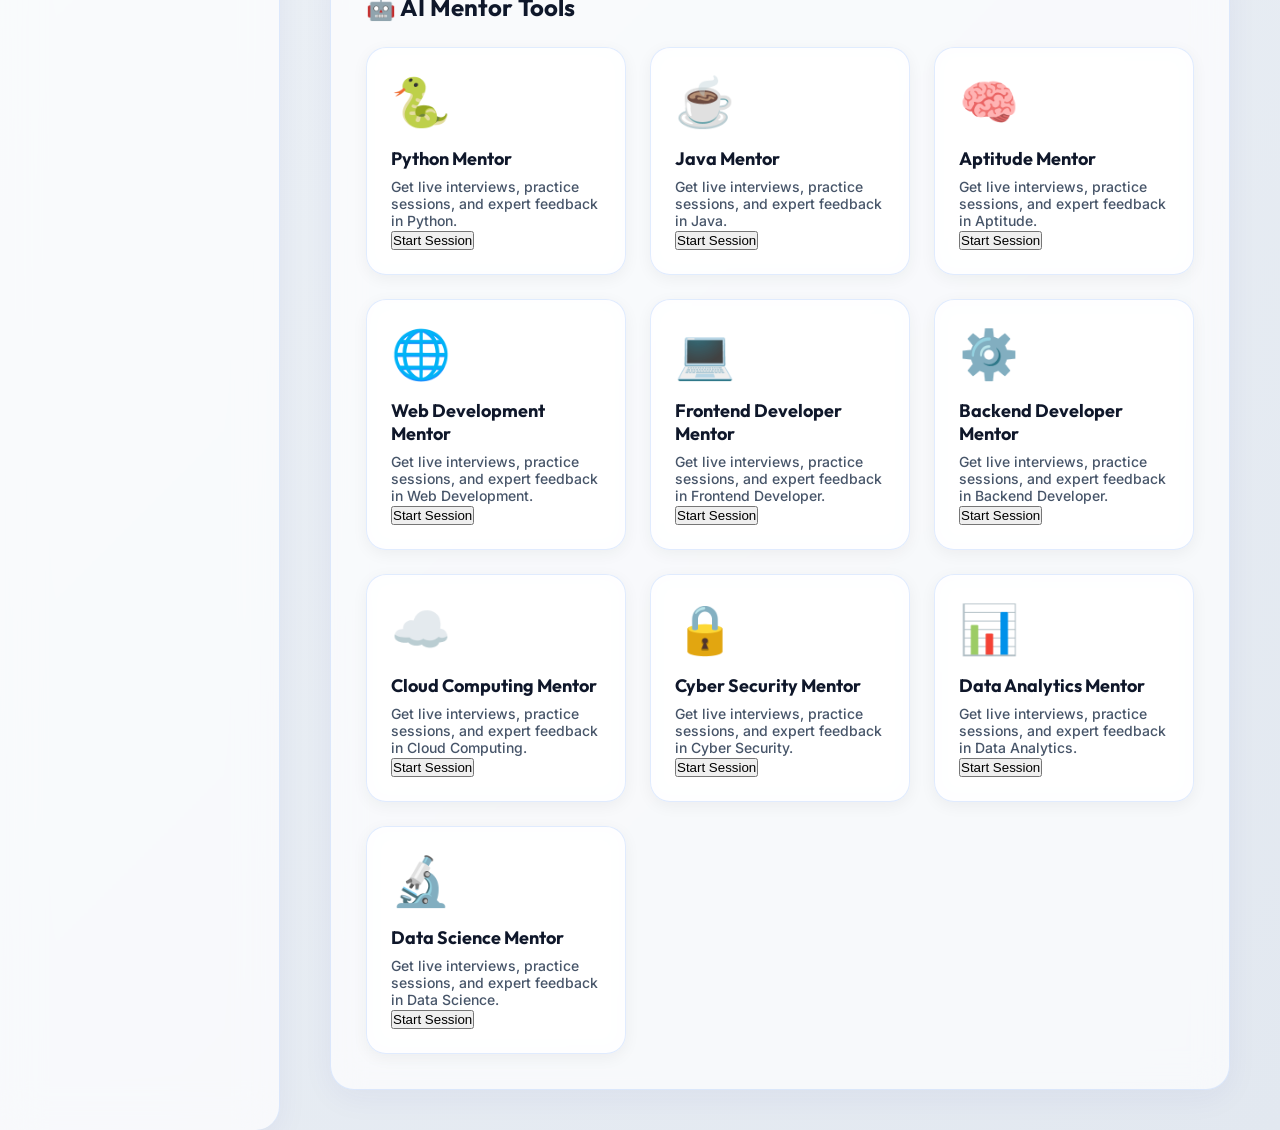
==== commit 17900765: "fix: resize and style dashboard sidebar logo" ====
--- a/frontend/dashboard.html
+++ b/frontend/dashboard.html
@@ -14,7 +14,7 @@
 <!-- SIDEBAR -->
 <div class="sidebar">
   <h2>
-    <img src="https://cdn-icons-png.flaticon.com/512/5462/5462089.png" alt="Skillin Logo"/>
+    <img src="https://cdn-icons-png.flaticon.com/512/5462/5462089.png" alt="Skillin Logo" width="36" height="36"/>
     Skillin
   </h2>
   <a class="active" onclick="showDashboard()"><i class="fas fa-home"></i> Dashboard</a>
--- a/frontend/styles.css
+++ b/frontend/styles.css
@@ -179,6 +179,13 @@
   font-weight: 800;
 }
 
+.sidebar h2 img {
+  width: 36px;
+  height: 36px;
+  object-fit: contain;
+  filter: drop-shadow(0 4px 8px rgba(59, 130, 246, 0.2));
+}
+
 .sidebar a {
   display: flex;
   align-items: center;
